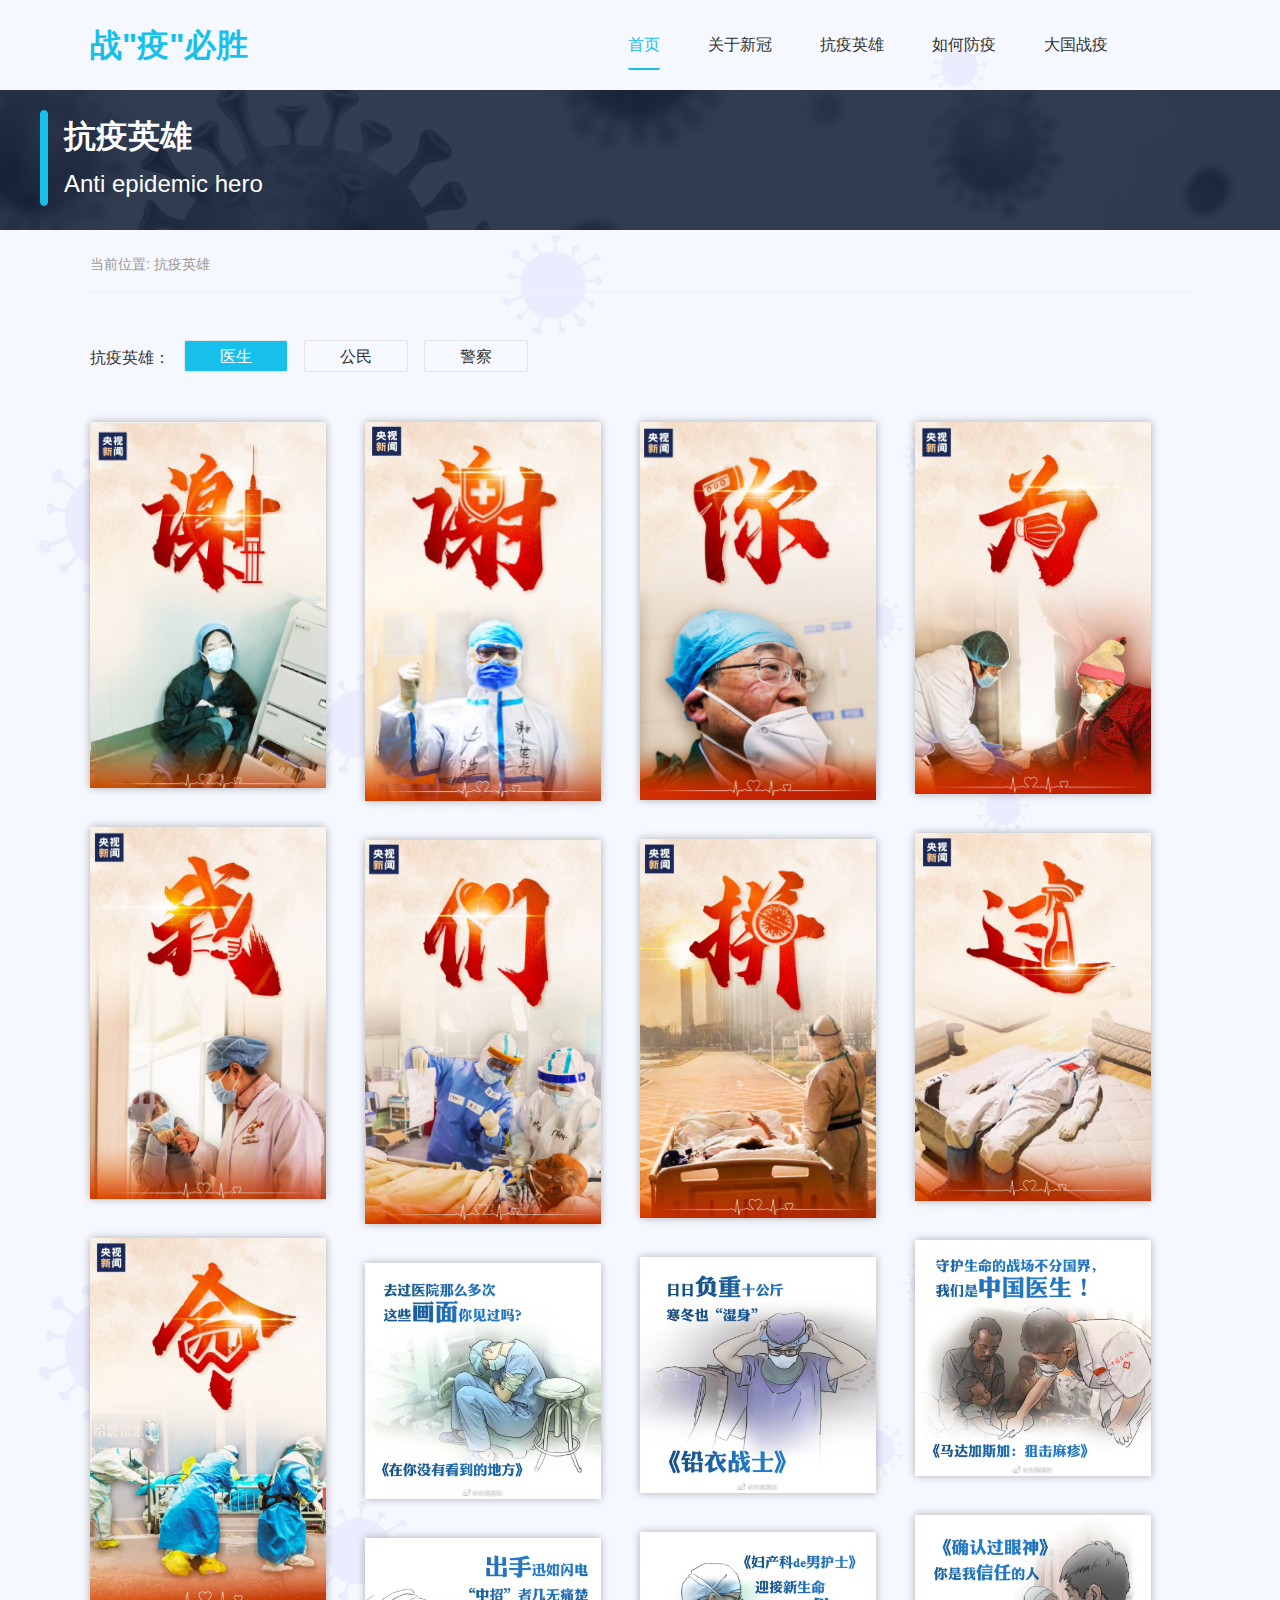
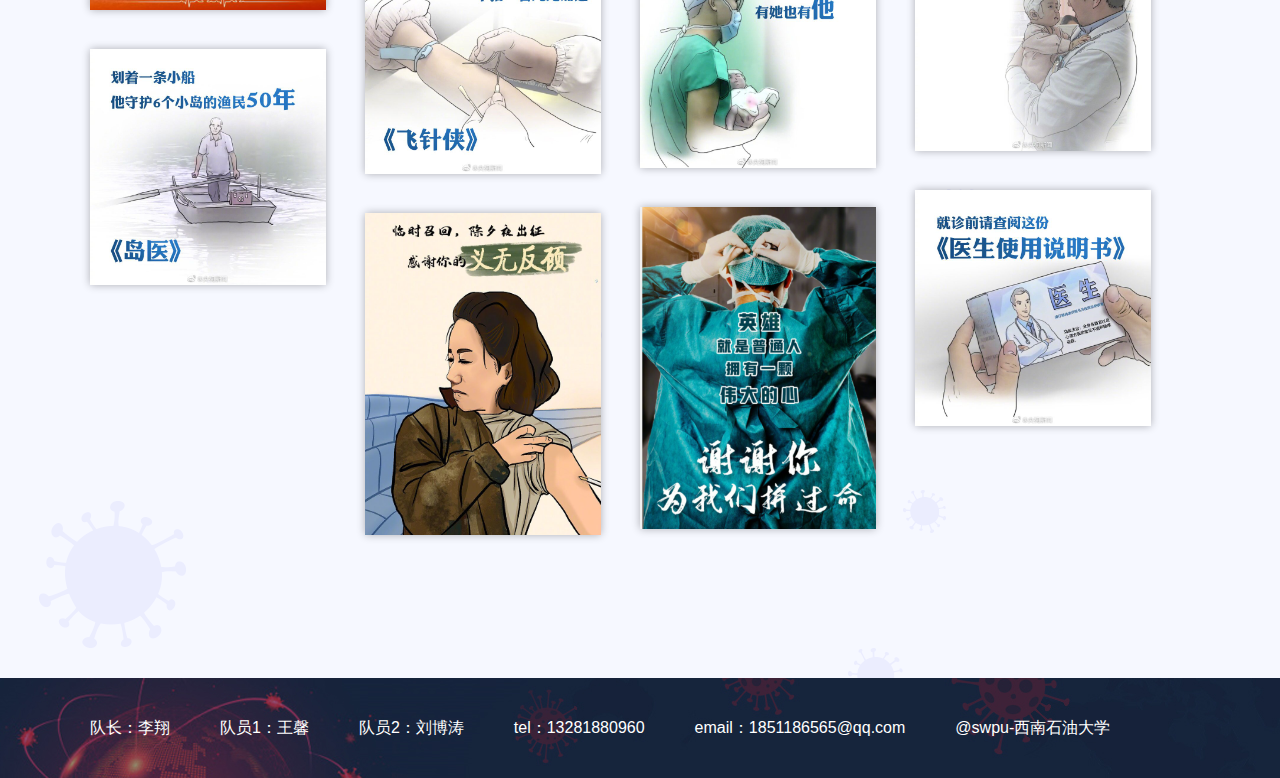
==== page/hero.html @ dfb04290 "初始化项目" ====
<!DOCTYPE html>
<html lang="en">
<head>
  <meta charset="UTF-8">
  <meta name="viewport" content="width=device-width, initial-scale=1.0">
  <title>抗疫英雄</title>
  <link rel="stylesheet" href="../css/reset.css">
  <link rel="stylesheet" href="../css/common.css">
  <link rel="stylesheet" href="../css/header.css">
  <link rel="stylesheet" href="../css/pageHero.css">
  <link rel="stylesheet" href="../css/footer.css">
</head>
<body>
  <!-- 导航栏 -->
  <div id="header">
    <div class="bg">
      <div class="nav wrap clear-fix">
        <div class="nav-theme">战"疫"必胜</div>
        <div class="nav-list clear-fix">
          <ul class="clear-fix">
            <li class="active anchor-point"><a href="../index.html#header">首页</a></li>
            <li class="anchor-point"><a href="../index.html#about">关于新冠</a></li>
            <li class="anchor-point"><a href="../index.html#hero">抗疫英雄</a></li>
            <li class="anchor-point"><a href="../index.html#prevention">如何防疫</a></li>
            <li class="anchor-point"><a href="../index.html#measures">大国战疫</a></li>
          </ul>
        </div>
      </div>
    </div>
  </div>

  <div id="main">
    <div class="banner">
      <div class="project wrap clear-fix">
        <div class="f-left line"></div>
        <div class="f-left">
          <div class="cn-text">抗疫英雄</div>
          <div class="en-text">Anti epidemic hero</div>
        </div>
      </div>
    </div>
    <div class="content wrap">
      <div class="current-position">当前位置: 抗疫英雄</div>
      <div class="category clear-fix">
        <div class="category-choices">抗疫英雄：</div>
        <ul class="category-list clear-fix">
          <li class="category-choice active">医生</li>
          <li class="category-choice">公民</li>
          <li class="category-choice">警察</li>
        </ul>
      </div>
      
      <div class="container waterfall-flow show">
        <div class="item">
          <img src="../assets/img/hero_more_1.png">
          <div class="describe">疫情期间，医生潘新在连日奋战后，蜷缩在医院角落打了个盹儿</div>
        </div>
        <div class="item">
          <img src="../assets/img/hero_more_2.png">
          <div class="describe">2月6日，江西南昌。“全副成装”的医生谢世光摆出必胜手势，准备进入隔离区。</div>
        </div>
        <div class="item">
          <img src="../assets/img/hero_more_3.png">
          <div class="describe">2月9日，夏门市抗击疫情市级重症专家组组长，主任医师张民伟摘下口罩，露出险上被口罩勒出的深深勒痕。</div>
        </div>
        <div class="item">
          <img src="../assets/img/hero_more_4.png">
          <div class="describe">2月16日，湖北塞阳陈家河村，女村医宋朝梅坚守在农村防疫一线，上门为一名冠心病患者检查身体。</div>
        </div>
        <div class="item">
          <img src="../assets/img/hero_more_5.png">
          <div class="describe">2月17日，广东广州，即将出院的新冠肺炎患者文文隔着玻璃与妇产科主任医师梁慧超话别。隔离治疗期间，文文突发卵巢囊肿破裂，梁慧超冒着被感染的危险为她进行手术。</div>
        </div>
        <div class="item">
          <img src="../assets/img/hero_more_8.png">
          <div class="describe">3月9日，武昌方舱医院休舱前的最后一晚，医生江文洋身着防护服、头戴护目镜，躺在方舱医院的空床上，如释重负。</div>
        </div>
        
        <div class="item">
          <img src="../assets/img/hero_more_7.png">
          <div class="describe">3月5日，援鄂医生刘凯在护送病人做CT途中停了下来，让已经住院近一个月的87岁老先生欣赏了一次久违的日落。</div>
        </div>
        <div class="item">
          <img src="../assets/img/hero_more_6.png">
          <div class="describe">3月4日下午，湖北武汉协和医院的ICU病房里，一位79岁的危重症病人成功拔管。拔管前，援鄂医生谭杰将鼓励的话写在纸上，为老人加油打气。</div>
        </div>
        <div class="item">
          <img src="../assets/img/hero_more_9.png">
          <div class="describe">3月27日，广东援鄂医生席寅、陈维校，护士陈丽珍、刘川四人冒着风雨合力送一位准备上ECMO的危重症患者前往医院CT室。</div>
        </div>
        <div class="item">
          <img src="../assets/img/hero_more_10.jpg">
        </div>
        <div class="item">
          <img src="../assets/img/hero_more_11.jpg">
        </div>
        <div class="item">
          <img src="../assets/img/hero_more_12.jpg">
        </div>
        <div class="item">
          <img src="../assets/img/hero_more_13.jpg">
        </div>
        <div class="item">
          <img src="../assets/img/hero_more_14.jpg">
        </div>
        <div class="item">
          <img src="../assets/img/hero_more_15.jpg">
        </div>
        <div class="item">
          <img src="../assets/img/hero_more_16.jpg">
        </div>
        <div class="item">
          <img src="../assets/img/hero_more_17.jpg">
        </div>
        <div class="item">
          <img src="../assets/img/hero_more_18.png">
        </div>
        <div class="item">
          <img src="../assets/img/hero_more_19.png">
        </div>
      </div>

      <div class="container waterfall-flow">
        <div class="item"><img src="../assets/img/about_1.png"></div>
        <div class="item"><img src="../assets/img/about_1.png"></div>
        <div class="item"><img src="../assets/img/about_1.png"></div>
        <div class="item"><img src="../assets/img/about_1.png"></div>
        <div class="item"><img src="../assets/img/about_1.png"></div>
        <div class="item"><img src="../assets/img/about_1.png"></div>
        <div class="item"><img src="../assets/img/about_1.png"></div>
        <div class="item"><img src="../assets/img/about_1.png"></div>
        <div class="item"><img src="../assets/img/about_1.png"></div>
        <div class="item"><img src="../assets/img/about_1.png"></div>
        
      </div>

      <div class="container waterfall-flow">
        <div class="item"><img src="../assets/img/about_1.png"></div>
        <div class="item"><img src="../assets/img/about_1.png"></div>
        <div class="item"><img src="../assets/img/about_1.png"></div>
        <div class="item"><img src="../assets/img/about_1.png"></div>
        <div class="item"><img src="../assets/img/about_1.png"></div>
        <div class="item"><img src="../assets/img/about_1.png"></div>
        <div class="item"><img src="../assets/img/about_1.png"></div>
        <div class="item"><img src="../assets/img/about_1.png"></div>
        <div class="item"><img src="../assets/img/about_1.png"></div>
        <div class="item"><img src="../assets/img/about_1.png"></div>
        
      </div>
    </div>
  </div>

  <!-- 底部 -->
  <div id="footer">
    <div class="wrap">
      <ul class="clear-fix">
        <li>队长：李翔</li>
        <li>队员1：王馨</li>
        <li>队员2：刘博涛</li>
        <li>tel：13281880960</li>
        <li>email：1851186565@qq.com</li>
        <li>@swpu-西南石油大学</li>
      </ul>
    </div>
  </div>
  <script type="text/javascript" src="../js/tools.js"></script>
  <script type="text/javascript" src="../js/hero.js"></script>
  
</body>
</html>
---- css/common.css ----
@charset "utf-8";

body {
    font: 12px/1.5 Helvetica Neue,Helvetica,Arial,Hiragino Sans GB,\5FAE\8F6F\96C5\9ED1,tahoma,simsun,\5b8b\4f53;
    color: #333;
    /* background-color: #F0F0F0; */
    box-sizing: border-box;
}

.wrap {
    width: 1100px;
    margin: 0 auto;
}

.clear-fix::after {
    content: "";
    display: block;
    height: 0;
    clear: both;
    visibility: hidden;
}
.clear-fix {
    zoom: 1;
}

 /* 三个横线的图标 */ 
.lineicon {
    display: inline-block;
   
}

.lineicon i {
    display: block;
    margin-top: 3px;
    width: 15px;
    height: 2px;
    background-color: #fff;
}
.line-con i.first {
    margin-top: 0;
}

.left {
  float: left;
}

.right {
  float: right;
}

.placeholder {
  display: inline-block;
  width: 28px;
}

#gotoTop {
  display: none;
  position: fixed;
  right: 30px;
  bottom: 120px;
  width: 50px;
}

#gotoTop a {
  display: inline-block;
}

#gotoTop a img {
  width: 50px;
  height: 50px;
}
---- css/header.css ----
@charset "utf-8";

#header {
  /* background-color: #f0f0f0; */
  background-image: url("../assets/img/bg.png");
}

#header .nav {
  padding: 22px 0;
  line-height: 46px;
  height: 46px;
}

#header .nav .nav-theme {
  float: left;
  font-size: 32px;
  font-weight: 700;
  color: #17c0eb;
}

#header .nav-list ul {
  float: left;
  margin-left: 380px;
}

#header .nav-list ul .active {
  color: #17c0eb;
  border-bottom: 2px solid #17c0eb;
  border-radius: 2px;
}

#header .nav-list ul .active a {
  color: #17c0eb;
}

#header .nav-list ul a:hover {
  color: #17c0eb;
}

#header .nav-list li {
  float: left;
  font-size: 16px;
  margin-right: 48px;
}

#header .nav-list li a {
  display: inline-block;
  color: #333333;
}

#header .swiper {
  /* background-color: #f0f0f0; */
  position: relative;
}

#header #outer{
  /* width: 1100px; */
  width: 100%;
  margin: 0 auto;
  height: 540px;
  position: relative;
  overflow: hidden;
}

#header #imgList{
  list-style: none;
  position: absolute;
  left: 0px;
  overflow: hidden;
}

#header #outer img {
  width: 100%;
  height: 540px;
}

#header #imgList li{
  /* width: 1100px; */
  /* width: 100%; */
  float: left;
}

#header #navDiv{
  position: absolute;
  bottom: 15px;
}

#header #navDiv a{
  float: left;
  width: 15px;
  height: 15px;
  border-radius: 50%;
  background-color: #ffffff;
  margin: 0 5px;
  opacity: 0.7;
  /*兼容IE8透明*/
  filter: alpha(opacity=70);
}

#header #navDiv a:hover{
  background-color: black;
}
---- css/pageHero.css ----
@charset "utf-8";

* {
  box-sizing: border-box;
  position: relative;
}

#header {
  height: 90px;
}

#main {
  background-image: url("../assets/img/bg.png");
}

#main .banner {
  height:140px;
  
  background-size: 100%;
  background-image: url("../assets/img/header-banner.jpg");
  background-position: center center;
  padding: 20px 0;
}

#main .banner .project {
  position: relative;
  border-radius: 4px;
  width: 1200px;
  height: 100%;
  padding: 6px 0 7px 24px;
}

#main .banner .project .line {
  position: absolute;
  top: 0;
  left: 0;
  width: 8px;
  height: 96px;
  border: 1px solid #17c0eb;
  background-color: #17c0eb;
  border-radius: 4px;
}

#main .banner .project div {
  color: #fff;
  text-align: left;
}

#main .banner .project .cn-text {
  height:41px;
  font-size:32px;
  font-weight:bold;
  line-height: 41px;
}

#main .banner .project .en-text {
  margin-top: 12px;
  height:30px;
  line-height: 30px;
  font-size:24px;
  font-weight:400;
}

#main .content {
  min-height: 2048px;
}

#main .content .current-position {
  padding: 24px 0 16px;
  font-size: 14px;
  color: #999;
  border-bottom: 1px solid #F0F0F0;
}

#main .content .category {
  padding: 48px 0 34px 0;
}

#main .content .category-choices {
  float: left;
  margin-top: 6px;
  /* width: 48px; */
  height: 20px;
  text-align: left;
  margin-right: 14px;
  color: #333333;
  font-size: 16px;
}

#main .content .category-list {
  margin-left: 14px;
}

#main .content .category-list li{
  float: left;
  width: 104px;
  height: 32px;
  line-height: 32px;
  text-align: center;
  margin-right: 16px;
  margin-bottom: 16px;
  border: 1px solid #e5e5e5;
  border-radius:2px;
  color: #333333;
  font-size: 16px;
}

#main .content .waterfall-flow img {
  display: block;
  width: 236px;
}

#main .content .waterfall-flow {
margin-left: calc((100% - 1100px) / 2);
}

#main .content .waterfall-flow .item {
  position: absolute;
  border-radius: 2px;
  box-shadow: 0px 0px 8px rgba(0, 0, 0, 0.3);
}

#main .content .waterfall-flow .item .describe{
  position: absolute;
  /* display: none; */
  opacity: 0;
  bottom: 0px;
  left: 0;
  right: 0;
  text-align: center;
  padding: 5px 1px;
  color: #fff;
  background-color: rgba(0,0,0,.5);
}

#main .content .waterfall-flow .item:hover .describe {
  /* display: block; */
  opacity: 1;
  transition: all 1s;
}

/* js修改相关的样式 */
#main .content .category-list .active {
  color: #fff;
  background-color: #17c0eb;
}

#main .content .waterfall-flow {
  display: none;
}

#main .content .show{
  display: block;
}
---- css/footer.css ----
@charset "utf-8";

#footer {
  height: 100px;
  background-image: url("../assets/img/header_bg.jpg");
}

#footer ul li {
  float: left;
  line-height: 100px;
  font-size: 16px;
  color: #fff;
  margin-left: 50px;
}

#footer ul li:first-child {
  margin-left: 0;
}
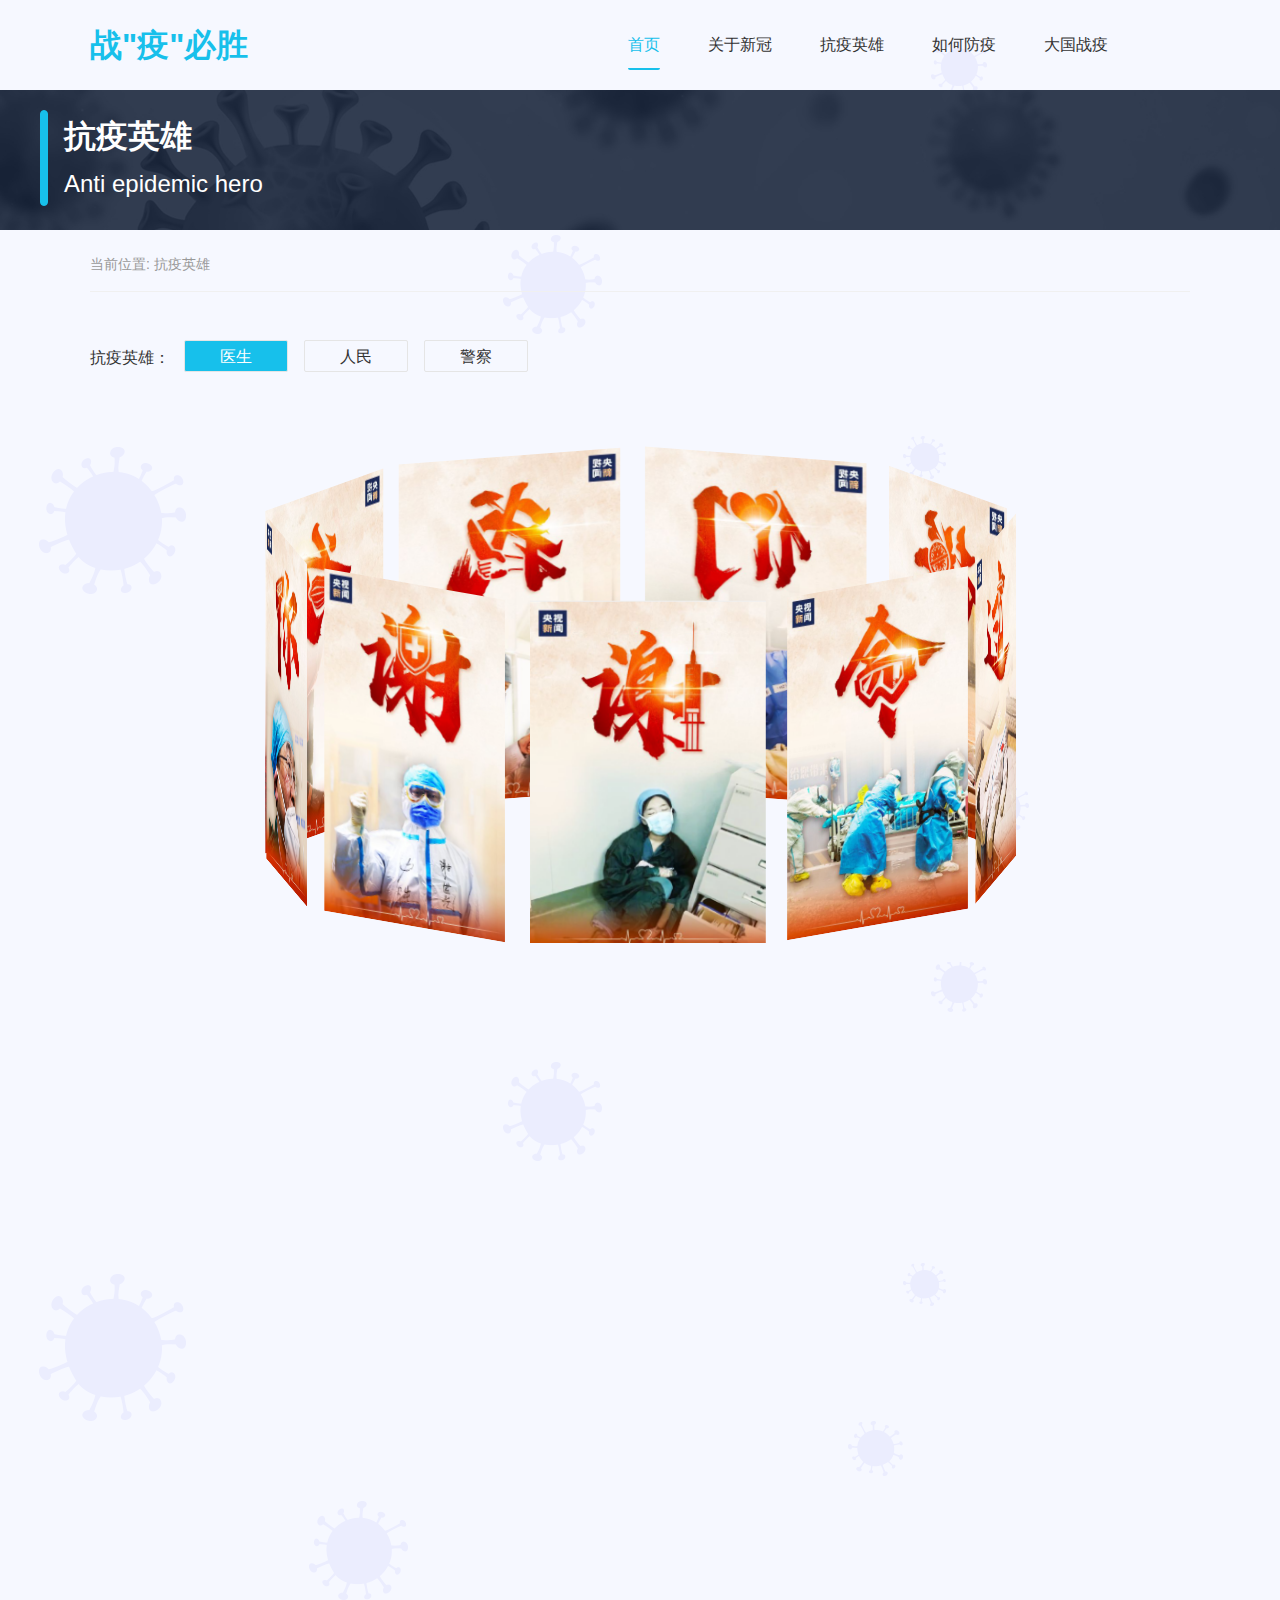
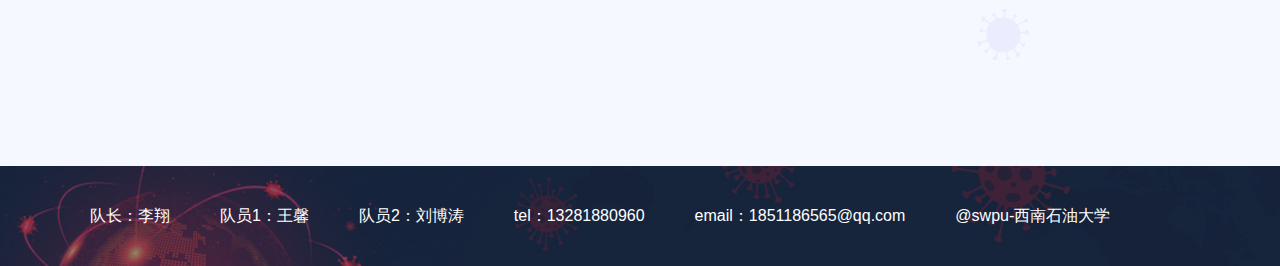
==== commit 0debad63: "增加电子相册" ====
--- a/page/hero.html
+++ b/page/hero.html
@@ -45,49 +45,58 @@
         <div class="category-choices">抗疫英雄：</div>
         <ul class="category-list clear-fix">
           <li class="category-choice active">医生</li>
-          <li class="category-choice">公民</li>
+          <li class="category-choice">人民</li>
           <li class="category-choice">警察</li>
         </ul>
       </div>
-      
-      <div class="container waterfall-flow show">
-        <div class="item">
-          <img src="../assets/img/hero_more_1.png">
-          <div class="describe">疫情期间，医生潘新在连日奋战后，蜷缩在医院角落打了个盹儿</div>
-        </div>
-        <div class="item">
-          <img src="../assets/img/hero_more_2.png">
-          <div class="describe">2月6日，江西南昌。“全副成装”的医生谢世光摆出必胜手势，准备进入隔离区。</div>
-        </div>
-        <div class="item">
-          <img src="../assets/img/hero_more_3.png">
-          <div class="describe">2月9日，夏门市抗击疫情市级重症专家组组长，主任医师张民伟摘下口罩，露出险上被口罩勒出的深深勒痕。</div>
-        </div>
-        <div class="item">
-          <img src="../assets/img/hero_more_4.png">
-          <div class="describe">2月16日，湖北塞阳陈家河村，女村医宋朝梅坚守在农村防疫一线，上门为一名冠心病患者检查身体。</div>
-        </div>
-        <div class="item">
-          <img src="../assets/img/hero_more_5.png">
-          <div class="describe">2月17日，广东广州，即将出院的新冠肺炎患者文文隔着玻璃与妇产科主任医师梁慧超话别。隔离治疗期间，文文突发卵巢囊肿破裂，梁慧超冒着被感染的危险为她进行手术。</div>
-        </div>
-        <div class="item">
-          <img src="../assets/img/hero_more_8.png">
-          <div class="describe">3月9日，武昌方舱医院休舱前的最后一晚，医生江文洋身着防护服、头戴护目镜，躺在方舱医院的空床上，如释重负。</div>
-        </div>
-        
-        <div class="item">
-          <img src="../assets/img/hero_more_7.png">
-          <div class="describe">3月5日，援鄂医生刘凯在护送病人做CT途中停了下来，让已经住院近一个月的87岁老先生欣赏了一次久违的日落。</div>
-        </div>
-        <div class="item">
-          <img src="../assets/img/hero_more_6.png">
-          <div class="describe">3月4日下午，湖北武汉协和医院的ICU病房里，一位79岁的危重症病人成功拔管。拔管前，援鄂医生谭杰将鼓励的话写在纸上，为老人加油打气。</div>
-        </div>
-        <div class="item">
-          <img src="../assets/img/hero_more_9.png">
-          <div class="describe">3月27日，广东援鄂医生席寅、陈维校，护士陈丽珍、刘川四人冒着风雨合力送一位准备上ECMO的危重症患者前往医院CT室。</div>
-        </div>
+
+      <!-- 医生相关的的电子相册: 3D旋转相册 -->
+
+      <div class="container waterfall-flow img-width show">
+        <div id="doctor-wrap">
+          <div class="p">
+            <img src="../assets/img/hero_more_1.png">
+            <div class="describe">疫情期间，医生潘新在连日奋战后，蜷缩在医院角落打了个盹儿</div>
+          </div>
+          <div class="p">
+            <img src="../assets/img/hero_more_9.png">
+            <div class="describe">3月27日，广东援鄂医生席寅、陈维校，护士陈丽珍、刘川四人冒着风雨合力送一位准备上ECMO的危重症患者前往医院CT室。</div>
+          </div>
+          <div class="p">
+              <img src="../assets/img/hero_more_8.png">
+              <div class="describe">3月9日，武昌方舱医院休舱前的最后一晚，医生江文洋身着防护服、头戴护目镜，躺在方舱医院的空床上，如释重负。</div>
+          </div>
+          <div class="p">
+            <img src="../assets/img/hero_more_7.png">
+            <div class="describe">3月5日，援鄂医生刘凯在护送病人做CT途中停了下来，让已经住院近一个月的87岁老先生欣赏了一次久违的日落。</div>
+          </div>
+          <div class="p">
+            <img src="../assets/img/hero_more_6.png">
+            <div class="describe">3月4日下午，湖北武汉协和医院的ICU病房里，一位79岁的危重症病人成功拔管。拔管前，援鄂医生谭杰将鼓励的话写在纸上，为老人加油打气。</div>
+          </div>
+          <div class="p">
+            <img src="../assets/img/hero_more_5.png">
+            <div class="describe">2月17日，广东广州，即将出院的新冠肺炎患者文文隔着玻璃与妇产科主任医师梁慧超话别。隔离治疗期间，文文突发卵巢囊肿破裂，梁慧超冒着被感染的危险为她进行手术。</div>
+          </div>
+          <div class="p">
+            <img src="../assets/img/hero_more_4.png">
+            <div class="describe">2月16日，湖北塞阳陈家河村，女村医宋朝梅坚守在农村防疫一线，上门为一名冠心病患者检查身体。</div>
+          </div>
+          <div class="p">
+            <img src="../assets/img/hero_more_3.png">
+            <div class="describe">2月9日，夏门市抗击疫情市级重症专家组组长，主任医师张民伟摘下口罩，露出险上被口罩勒出的深深勒痕。</div>
+          </div>
+          <div class="p">
+            <img src="../assets/img/hero_more_2.png">
+            <div class="describe">2月6日，江西南昌。“全副成装”的医生谢世光摆出必胜手势，准备进入隔离区。</div>
+          </div>
+          
+        </div>
+      </div>
+
+      <!-- 百姓相关的电子相册: 瀑布流 -->
+
+      <div class="container waterfall-flow img-width">
         <div class="item">
           <img src="../assets/img/hero_more_10.jpg">
         </div>
@@ -101,50 +110,164 @@
           <img src="../assets/img/hero_more_13.jpg">
         </div>
         <div class="item">
+          <img src="../assets/img/hero_more_15.jpg">
+        </div>
+        <div class="item">
+          <img src="../assets/img/hero_more_16.jpg">
+        </div>
+        <div class="item">
+          <img src="../assets/img/hero_more_17.jpg">
+        </div>
+        <div class="item">
           <img src="../assets/img/hero_more_14.jpg">
         </div>
         <div class="item">
-          <img src="../assets/img/hero_more_15.jpg">
-        </div>
-        <div class="item">
-          <img src="../assets/img/hero_more_16.jpg">
-        </div>
-        <div class="item">
-          <img src="../assets/img/hero_more_17.jpg">
-        </div>
-        <div class="item">
-          <img src="../assets/img/hero_more_18.png">
-        </div>
-        <div class="item">
-          <img src="../assets/img/hero_more_19.png">
-        </div>
-      </div>
-
-      <div class="container waterfall-flow">
-        <div class="item"><img src="../assets/img/about_1.png"></div>
-        <div class="item"><img src="../assets/img/about_1.png"></div>
-        <div class="item"><img src="../assets/img/about_1.png"></div>
-        <div class="item"><img src="../assets/img/about_1.png"></div>
-        <div class="item"><img src="../assets/img/about_1.png"></div>
-        <div class="item"><img src="../assets/img/about_1.png"></div>
-        <div class="item"><img src="../assets/img/about_1.png"></div>
-        <div class="item"><img src="../assets/img/about_1.png"></div>
-        <div class="item"><img src="../assets/img/about_1.png"></div>
-        <div class="item"><img src="../assets/img/about_1.png"></div>
-        
-      </div>
-
-      <div class="container waterfall-flow">
-        <div class="item"><img src="../assets/img/about_1.png"></div>
-        <div class="item"><img src="../assets/img/about_1.png"></div>
-        <div class="item"><img src="../assets/img/about_1.png"></div>
-        <div class="item"><img src="../assets/img/about_1.png"></div>
-        <div class="item"><img src="../assets/img/about_1.png"></div>
-        <div class="item"><img src="../assets/img/about_1.png"></div>
-        <div class="item"><img src="../assets/img/about_1.png"></div>
-        <div class="item"><img src="../assets/img/about_1.png"></div>
-        <div class="item"><img src="../assets/img/about_1.png"></div>
-        <div class="item"><img src="../assets/img/about_1.png"></div>
+          <img src="../assets/img/hero_more_18.jpg">
+        </div>
+        <div class="item">
+          <img src="../assets/img/hero_more_19.jpg">
+        </div>
+        <div class="item">
+          <img src="../assets/img/hero_more_20.jpg">
+        </div>
+        <div class="item">
+          <img src="../assets/img/hero_more_27.jpg">
+        </div>
+        <div class="item">
+          <img src="../assets/img/hero_more_21.jpg">
+        </div>
+        <div class="item">
+          <img src="../assets/img/hero_more_22.jpg">
+        </div>
+        <div class="item">
+          <img src="../assets/img/hero_more_23.jpg">
+        </div>
+        <div class="item">
+          <img src="../assets/img/hero_more_24.jpg">
+        </div>
+        <div class="item">
+          <img src="../assets/img/hero_more_25.jpg">
+        </div>
+        <div class="item">
+          <img src="../assets/img/hero_more_26.jpg">
+        </div>
+        <div class="item">
+          <img src="../assets/img/hero_more_27.jpg">
+        </div>
+        <div class="item">
+          <img src="../assets/img/hero_more_28.jpg">
+        </div>
+        <div class="item">
+          <img src="../assets/img/hero_more_29.jpg">
+        </div>
+        <div class="item">
+          <img src="../assets/img/hero_more_30.jpg">
+        </div>
+      </div>
+
+      <!-- 警察相关的电子相册: 3D旋转立方体相册 -->
+
+      <div class="container waterfall-flow ">
+        <!-- 外层最大容器 -->
+        <div class="container-center">
+          <!--包裹所有元素的容器-->
+          <div id="cube">
+              <!--前面图片 -->
+              <div class="out_front">
+                <img src="../assets/img/detail-1.jpg" class="pic">
+              </div>
+              <!--后面图片 -->
+              <div class="out_back">
+                <img src="../assets/img/detail-2.jpg" class="pic">
+              </div>
+              <!--左面图片 -->
+              <div class="out_left">
+                <img src="../assets/img/detail-3.jpg" class="pic">
+              </div>
+              <!--右面图片 -->
+              <div class="out_right">
+                <img src="../assets/img/detail-4.jpg" class="pic">
+              </div>
+              <!--上面图片 -->
+              <div class="out_top">
+                <img src="../assets/img/detail-5.jpg" class="pic">
+              </div>
+              <!--下面图片 -->
+              <div class="out_bottom">
+                <img src="../assets/img/detail-6.jpg" class="pic">
+              </div>
+
+              <!--小正方体 -->
+              <span class="in_front">
+                <img src="../assets/img/detail-7.jpg" class="in_pic">
+              </span>
+              <span class="in_back">
+                <img src="../assets/img/detail-8.jpg" class="in_pic">
+              </span>
+              <span class="in_left">
+                <img src="../assets/img/detail-9.jpg" class="in_pic">
+              </span>
+              <span class="in_right">
+                <img src="../assets/img/detail-10.jpg" class="in_pic">
+              </span>
+              <span class="in_top">
+                <img src="../assets/img/detail-11.jpg" class="in_pic">
+              </span>
+              <span class="in_bottom">
+                <img src="../assets/img/detail-12.jpg" class="in_pic">
+              </span>
+          </div>
+        </div>
+        <!-- 外层最大容器 -->
+        <div class="container-center container-center-right">
+          <!--包裹所有元素的容器-->
+          <div id="cube">
+              <!--前面图片 -->
+              <div class="out_front">
+                <img src="../assets/img/detail-13.jpg" class="pic">
+              </div>
+              <!--后面图片 -->
+              <div class="out_back">
+                <img src="../assets/img/detail-14.jpg" class="pic">
+              </div>
+              <!--左面图片 -->
+              <div class="out_left">
+                <img src="../assets/img/detail-15.jpg" class="pic">
+              </div>
+              <!--右面图片 -->
+              <div class="out_right">
+                <img src="../assets/img/detail-16.jpg" class="pic">
+              </div>
+              <!--上面图片 -->
+              <div class="out_top">
+                <img src="../assets/img/detail-17.jpg" class="pic">
+              </div>
+              <!--下面图片 -->
+              <div class="out_bottom">
+                <img src="../assets/img/detail-18.jpg" class="pic">
+              </div>
+
+              <!--小正方体 -->
+              <span class="in_front">
+                <img src="../assets/img/detail-19.jpg" class="in_pic">
+              </span>
+              <span class="in_back">
+                <img src="../assets/img/detail-20.jpg" class="in_pic">
+              </span>
+              <span class="in_left">
+                <img src="../assets/img/detail-21.jpg" class="in_pic">
+              </span>
+              <span class="in_right">
+                <img src="../assets/img/detail-22.jpg" class="in_pic">
+              </span>
+              <span class="in_top">
+                <img src="../assets/img/detail-23.jpg" class="in_pic">
+              </span>
+              <span class="in_bottom">
+                <img src="../assets/img/detail-24.jpg" class="in_pic">
+              </span>
+          </div>
+        </div>
         
       </div>
     </div>
--- a/css/pageHero.css
+++ b/css/pageHero.css
@@ -62,7 +62,7 @@
 }
 
 #main .content {
-  min-height: 2048px;
+  min-height: 1536px;
 }
 
 #main .content .current-position {
@@ -79,7 +79,6 @@
 #main .content .category-choices {
   float: left;
   margin-top: 6px;
-  /* width: 48px; */
   height: 20px;
   text-align: left;
   margin-right: 14px;
@@ -96,6 +95,7 @@
   width: 104px;
   height: 32px;
   line-height: 32px;
+  cursor: pointer;
   text-align: center;
   margin-right: 16px;
   margin-bottom: 16px;
@@ -105,13 +105,14 @@
   font-size: 16px;
 }
 
-#main .content .waterfall-flow img {
+#main .content .img-width img {
   display: block;
   width: 236px;
 }
 
 #main .content .waterfall-flow {
-margin-left: calc((100% - 1100px) / 2);
+  position: relative;
+  margin-left: calc((100% - 1100px) / 2);
 }
 
 #main .content .waterfall-flow .item {
@@ -120,11 +121,52 @@
   box-shadow: 0px 0px 8px rgba(0, 0, 0, 0.3);
 }
 
-#main .content .waterfall-flow .item .describe{
+/* js修改相关的样式 */
+#main .content .category-list .active {
+  color: #fff;
+  background-color: #17c0eb;
+}
+
+#main .content .waterfall-flow {
+  display: none;
+}
+
+#main .content .show{
+  display: block;
+}
+
+/* 医生的3D旋转电子相册 */
+#doctor-wrap {
+  width: 220px;
+  height: 350px;
+  margin: 100px auto;
+  position: relative;
+  transform-style: preserve-3d;
+  transform: rotateX(-12deg);
+  animation: turn 40s infinite;
+  animation-timing-function: linear;
+}
+
+#doctor-wrap .p {
+  position: absolute;
+  cursor: pointer;
+  top: 0;
+  left: 0;
+  width: 100%;
+  height: 100%;
+}
+
+#doctor-wrap .p img {
+  width: 220px;
+  height: 350px;
+}
+
+#doctor-wrap .p .describe {
   position: absolute;
   /* display: none; */
   opacity: 0;
   bottom: 0px;
+  width: 236px;
   left: 0;
   right: 0;
   text-align: center;
@@ -133,22 +175,190 @@
   background-color: rgba(0,0,0,.5);
 }
 
-#main .content .waterfall-flow .item:hover .describe {
-  /* display: block; */
+#doctor-wrap .p:hover .describe{
   opacity: 1;
   transition: all 1s;
 }
 
-/* js修改相关的样式 */
-#main .content .category-list .active {
-  color: #fff;
-  background-color: #17c0eb;
-}
-
-#main .content .waterfall-flow {
-  display: none;
-}
-
-#main .content .show{
+#doctor-wrap .p:nth-child(1) {
+  transform: rotateY(0deg) translateZ(360px);
+}
+
+#doctor-wrap .p:nth-child(2) {
+  transform: rotateY(40deg) translateZ(360px);
+}
+
+#doctor-wrap .p:nth-child(3) {
+  transform: rotateY(80deg) translateZ(360px);
+}
+
+#doctor-wrap .p:nth-child(4) {
+  transform: rotateY(120deg) translateZ(360px);
+}
+
+#doctor-wrap .p:nth-child(5) {
+  transform: rotateY(160deg) translateZ(360px);
+}
+
+#doctor-wrap .p:nth-child(6) {
+  transform: rotateY(200deg) translateZ(360px);
+}
+
+#doctor-wrap .p:nth-child(7) {
+  transform: rotateY(240deg) translateZ(360px);
+}
+
+#doctor-wrap .p:nth-child(8) {
+  transform: rotateY(280deg) translateZ(360px);
+}
+
+#doctor-wrap .p:nth-child(9) {
+  transform: rotateY(320deg) translateZ(360px);
+}
+
+@keyframes turn {
+  from {
+      transform: rotateX(-12deg) rotateY(0deg);
+  }
+  to {
+      transform: rotateX(-12deg) rotateY(360deg);
+  }
+}
+
+/*  警察相关的电子相册: 3D旋转立方体相册 */
+/*最外层容器样式*/
+#main .container-center {
+  min-height: 101%;
+  width: 100px;
+  height: 100px;
+  margin: 175px;
+  position: absolute;
+}
+
+#main .container-center-right {
+  left: 600px !important; 
+}
+
+/*包裹所有容器样式*/
+#cube {
+  width: 50px;
+  height: 50px;
+  margin: 0 auto;
+  transform-style: preserve-3d;
+  transform: rotateX(-30deg) rotateY(-80deg);
+  animation: rotate linear 30s infinite;
+  background-color: rgba(0,0,0,0);
+}
+
+@keyframes rotate {
+  from {
+      transform: rotateX(0deg) rotateY(0deg);
+  }
+
+  to {
+      transform: rotateX(360deg) rotateY(360deg);
+  }
+}
+
+#cube div {
+  position: absolute;
+  width: 200px;
+  height: 200px;
+  opacity: 0.8;
+  transition: all .4s;
+}
+
+/*定义所有图片样式*/
+#cube .pic {
+  width: 200px;
+  height: 200px;
+}
+
+#cube .out_front {
+  transform: rotateY(0deg) translateZ(100px);
+}
+
+#cube .out_back {
+  transform: translateZ(-100px) rotateY(180deg);
+}
+
+#cube .out_left {
+  transform: rotateY(-90deg) translateZ(100px);
+}
+
+#cube .out_right {
+  transform: rotateY(90deg) translateZ(100px);
+}
+
+#cube .out_top {
+  transform: rotateX(90deg) translateZ(100px);
+}
+
+#cube .out_bottom {
+  transform: rotateX(-90deg) translateZ(100px);
+}
+
+/*定义小正方体样式*/
+#cube span {
   display: block;
-}+  width: 100px;
+  height: 100px;
+  position: absolute;
+  top: 50px;
+  left: 50px;
+}
+
+#cube .in_pic {
+  width: 100px;
+  height: 100px;
+}
+
+#cube .in_front {
+  transform: rotateY(0deg) translateZ(50px);
+}
+
+#cube .in_back {
+  transform: translateZ(-50px) rotateY(180deg);
+}
+
+#cube .in_left {
+  transform: rotateY(-90deg) translateZ(50px);
+}
+
+#cube .in_right {
+  transform: rotateY(90deg) translateZ(50px);
+}
+
+#cube .in_top {
+  transform: rotateX(90deg) translateZ(50px);
+}
+
+#cube .in_bottom {
+  transform: rotateX(-90deg) translateZ(50px);
+}
+
+/*鼠标移入后样式*/
+#cube:hover .out_front {
+  transform: rotateY(0deg) translateZ(200px);
+}
+
+#cube:hover .out_back {
+  transform: translateZ(-200px) rotateY(180deg);
+}
+
+#cube:hover .out_left {
+  transform: rotateY(-90deg) translateZ(200px);
+}
+
+#cube:hover .out_right {
+  transform: rotateY(90deg) translateZ(200px);
+}
+
+#cube:hover .out_top {
+  transform: rotateX(90deg) translateZ(200px);
+}
+
+#cube:hover .out_bottom {
+  transform: rotateX(-90deg) translateZ(200px);
+}
+
